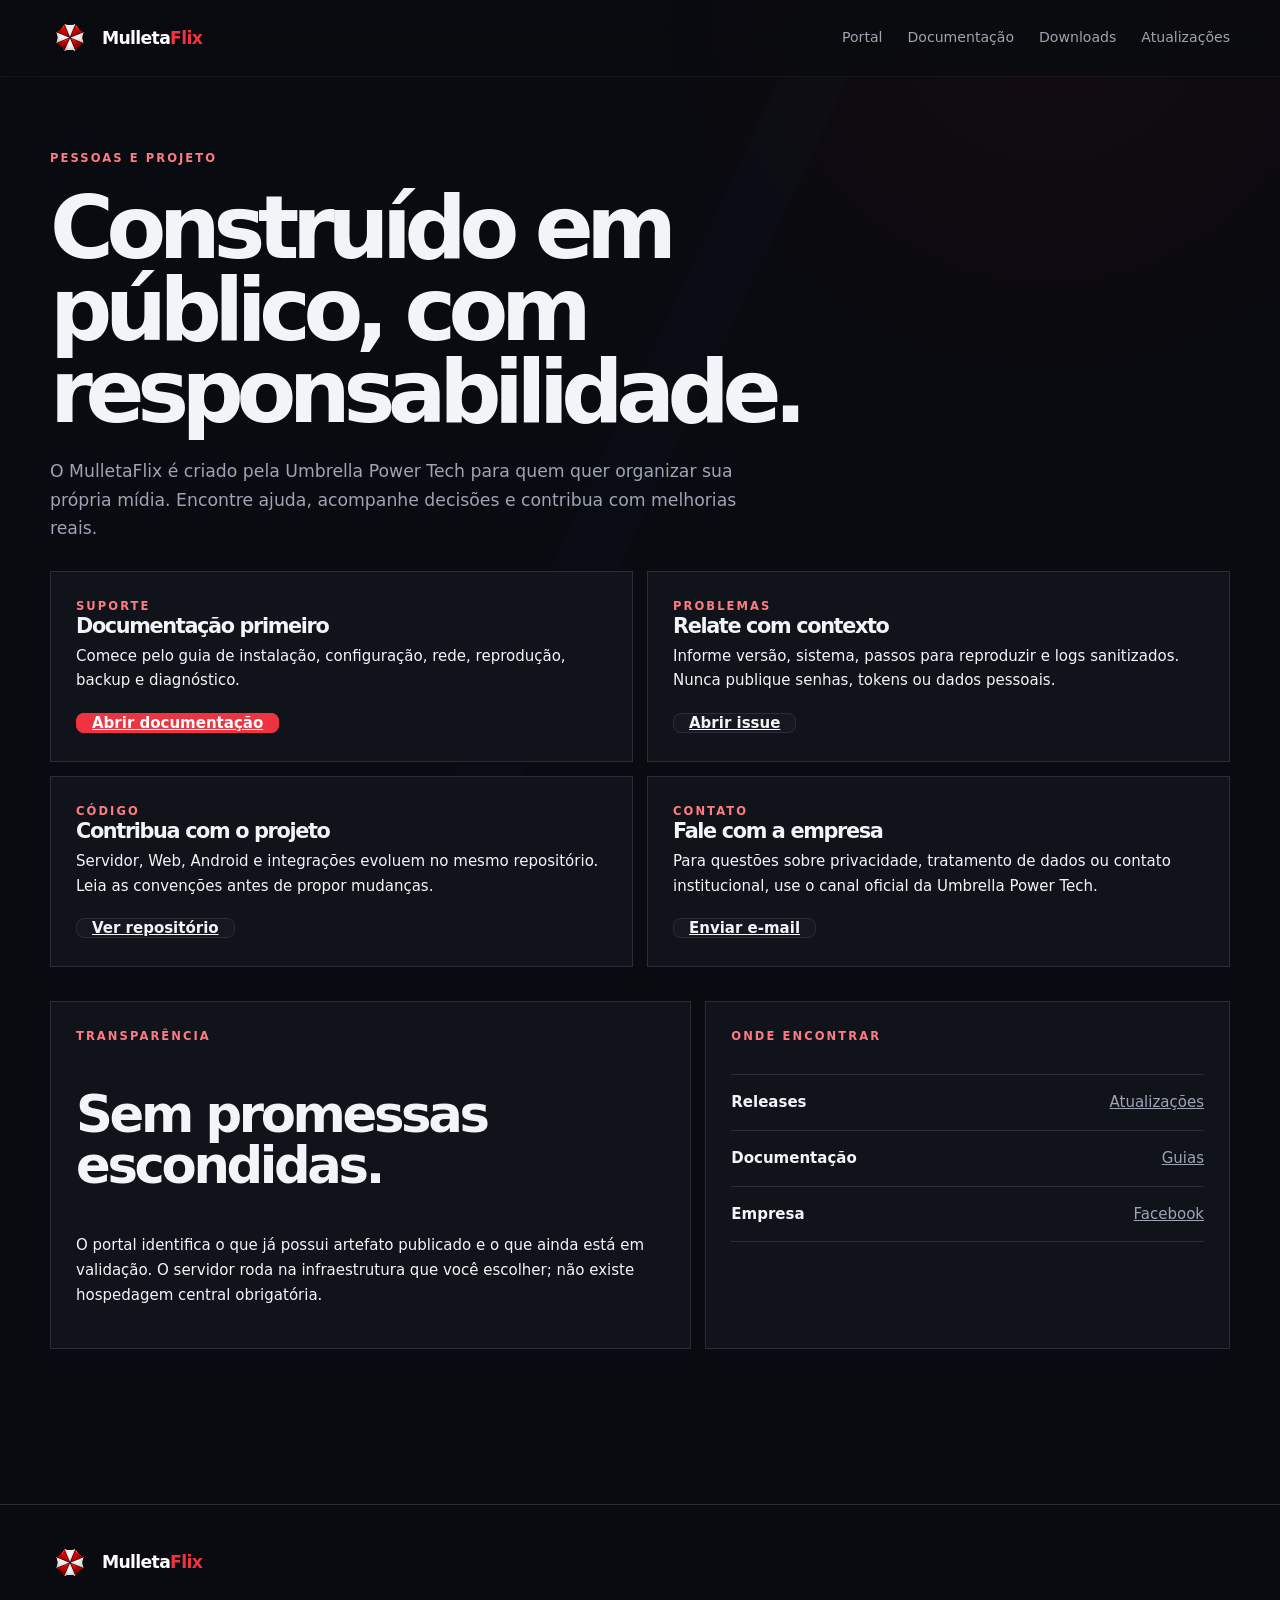
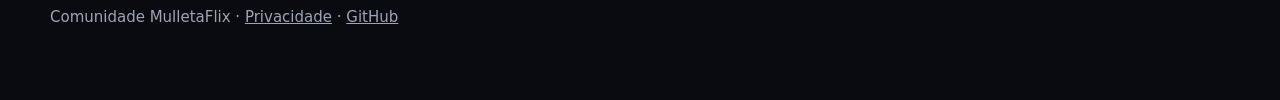
==== community.html @ c629d101 "Expande portal com estrutura de produto e comunidade" ====
<!doctype html>
<html lang="pt-BR">
<head>
  <meta charset="utf-8"><meta name="viewport" content="width=device-width, initial-scale=1">
  <meta name="description" content="Comunidade, suporte e contribuição para o MulletaFlix."><title>Comunidade — MulletaFlix</title>
  <link rel="stylesheet" href="site-theme.css">
</head>
<body>
  <header class="site-header"><div class="wrap"><nav class="nav" aria-label="Navegação principal"><a class="brand" href="index.html"><img src="mulletaflix-umbrella-transparent.png" alt="Símbolo MulletaFlix"><span class="mf-wordmark"><span>Mulleta</span><em>Flix</em></span></a><div class="navlinks"><a href="index.html">Portal</a><a href="docs.html">Documentação</a><a href="downloads.html">Downloads</a><a href="updates.html">Atualizações</a></div></nav></div></header>
  <main class="wrap page-main">
    <div class="eyebrow">Pessoas e projeto</div><h1>Construído em público, com responsabilidade.</h1><p class="section-copy">O MulletaFlix é criado pela Umbrella Power Tech para quem quer organizar sua própria mídia. Encontre ajuda, acompanhe decisões e contribua com melhorias reais.</p>
    <div class="community-grid"><article class="community-item"><div class="eyebrow">Suporte</div><h2>Documentação primeiro</h2><p>Comece pelo guia de instalação, configuração, rede, reprodução, backup e diagnóstico.</p><a class="button primary" href="docs.html">Abrir documentação</a></article><article class="community-item"><div class="eyebrow">Problemas</div><h2>Relate com contexto</h2><p>Informe versão, sistema, passos para reproduzir e logs sanitizados. Nunca publique senhas, tokens ou dados pessoais.</p><a class="button secondary" href="https://github.com/raphaelpera85/mulletaflix-completo/issues">Abrir issue</a></article><article class="community-item"><div class="eyebrow">Código</div><h2>Contribua com o projeto</h2><p>Servidor, Web, Android e integrações evoluem no mesmo repositório. Leia as convenções antes de propor mudanças.</p><a class="button secondary" href="https://github.com/raphaelpera85/mulletaflix-completo">Ver repositório</a></article><article class="community-item"><div class="eyebrow">Contato</div><h2>Fale com a empresa</h2><p>Para questões sobre privacidade, tratamento de dados ou contato institucional, use o canal oficial da Umbrella Power Tech.</p><a class="button secondary" href="mailto:clanpadapah@gmail.com">Enviar e-mail</a></article></div>
    <div class="split-panel"><div><div class="eyebrow">Transparência</div><h2>Sem promessas escondidas.</h2><p>O portal identifica o que já possui artefato publicado e o que ainda está em validação. O servidor roda na infraestrutura que você escolher; não existe hospedagem central obrigatória.</p></div><div><div class="eyebrow">Onde encontrar</div><div class="quiet-list"><div><strong>Releases</strong><span><a href="updates.html">Atualizações</a></span></div><div><strong>Documentação</strong><span><a href="docs.html">Guias</a></span></div><div><strong>Empresa</strong><span><a href="https://www.facebook.com/profile.php?id=61595024151929">Facebook</a></span></div></div></div></div>
  </main>
  <footer><div class="wrap"><a class="brand" href="index.html"><img src="mulletaflix-umbrella-transparent.png" alt="Símbolo MulletaFlix"><span class="mf-wordmark"><span>Mulleta</span><em>Flix</em></span></a><p>Comunidade MulletaFlix · <a href="privacy.html">Privacidade</a> · <a href="https://github.com/raphaelpera85/mulletaflix-completo">GitHub</a></p></div></footer>
</body>
</html>
---- site-theme.css ----
:root{color-scheme:dark;--bg:#0a0b10;--surface:#11131b;--surface-2:#171a24;--line:#292d3a;--text:#f3f4f7;--muted:#9da4b3;--red:#ef3340;--red-soft:#ff7b82;--max:1180px}
*{box-sizing:border-box}
html{scroll-behavior:smooth}
body{margin:0;overflow-x:clip;background:var(--bg);color:var(--text);font:15px/1.65 ui-sans-serif,system-ui,-apple-system,"Segoe UI",sans-serif}
body:before{content:"";position:fixed;inset:0;pointer-events:none;background:radial-gradient(circle at 82% 0,#ef33400b,transparent 29%),linear-gradient(115deg,transparent 0 48%,#7195ff04 48% 52%,transparent 52%);z-index:-1}
a{color:inherit}
.wrap{width:min(calc(100% - 48px),var(--max));margin:auto}
header.site-header,header.wrap{position:sticky;top:0;z-index:50;background:#0a0b10e8!important;border-bottom:1px solid #ffffff0b!important;backdrop-filter:blur(18px)}
.nav{min-height:76px;display:flex;align-items:center;justify-content:space-between;gap:28px;padding:14px 0!important}
.brand{display:inline-flex!important;align-items:center;gap:12px;color:var(--text)!important;text-decoration:none;font-weight:800;letter-spacing:-.04em}
.brand img{width:40px!important;height:40px!important;object-fit:contain!important;border-radius:0!important}
.mf-wordmark,.wordmark{color:#fff;white-space:nowrap;font-size:1.08rem;font-weight:850;letter-spacing:-.04em}
.mf-wordmark em,.wordmark em{color:var(--red);font-style:normal}
.navlinks{display:flex;align-items:center;gap:25px;flex-wrap:wrap}
.navlinks a,.nav>span a{color:var(--muted)!important;text-decoration:none;font-size:.88rem}
.navlinks a:hover,.nav>span a:hover{color:var(--text)!important}
.navlinks .nav-cta{color:#fff!important;background:var(--red);padding:9px 14px;border-radius:8px;font-weight:750}
.hero{padding:72px 0 70px}
.eyebrow{color:var(--red-soft);font-size:.72rem;font-weight:800;letter-spacing:.18em;text-transform:uppercase}
h1{max-width:850px;font-size:clamp(3.2rem,6.8vw,6rem)!important;line-height:.94!important;letter-spacing:-.085em!important;margin:20px 0 24px!important}
h2{font-size:clamp(2rem,4vw,3.5rem);line-height:1;letter-spacing:-.065em}
.lead{max-width:760px;color:var(--muted)!important;font-size:clamp(1.05rem,1.7vw,1.2rem)!important}
.tabs{border-bottom-color:var(--line)!important}
.tab{border-color:var(--line)!important;background:#ffffff05}
.tab.active,.tab:hover{background:var(--red)!important;border-color:var(--red)!important;color:#fff!important}
.grid{gap:14px!important}
.card{padding:25px!important;border:1px solid var(--line)!important;border-radius:0!important;background:var(--surface)!important;box-shadow:none!important}
.card.featured{border-color:#ef334066!important;background:linear-gradient(145deg,var(--surface-2),var(--surface))!important;box-shadow:0 20px 60px #0005!important}
.card h3{letter-spacing:-.02em}
.card p,.section-title p{color:var(--muted)!important}
.badge{background:#ef334018!important;color:var(--red-soft)!important}
.button{min-height:43px!important;padding:0 15px!important;border:1px solid var(--line)!important;border-radius:8px!important;color:var(--text)!important;background:#ffffff05!important;font-weight:750}
.button.primary{background:var(--red)!important;border-color:var(--red)!important;color:#fff!important}
.button:hover{transform:translateY(-2px);border-color:#ffffff40!important}
.note,.callout{border-color:#ef334066!important;border-left-color:var(--red)!important;border-radius:0!important;background:#ef33400d!important}
.page-main{padding:72px 0 90px}.page-main h1{max-width:900px}.section-copy{max-width:720px;color:var(--muted);font-size:1.08rem}.split-panel{display:grid;grid-template-columns:1.1fr .9fr;gap:14px;margin-top:34px}.split-panel>div,.media-item,.post,.community-item{padding:25px;border:1px solid var(--line);background:var(--surface)}.media-grid{display:grid;grid-template-columns:repeat(4,1fr);gap:14px;margin-top:28px}.media-item{min-height:155px}.media-item strong{display:block;margin-bottom:9px;font-size:1.08rem}.media-item span{color:var(--muted);font-size:.9rem}.post-list{display:grid;gap:14px;margin-top:28px}.post{display:grid;grid-template-columns:150px 1fr auto;gap:24px;align-items:start}.post time,.post .post-kind{color:var(--red-soft);font:11px ui-monospace,SFMono-Regular,Consolas,monospace;letter-spacing:.08em;text-transform:uppercase}.post h2{font-size:1.35rem;margin:0 0 7px}.post p{margin:0}.community-grid{display:grid;grid-template-columns:repeat(2,1fr);gap:14px;margin-top:28px}.community-item h2{font-size:1.3rem;margin:0 0 7px}.community-item p{margin:0 0 18px}.status-line{display:flex;align-items:center;gap:10px;color:var(--muted);font-size:.9rem}.status-line:before{content:"";width:8px;height:8px;border-radius:50%;background:#8ed7a4;box-shadow:0 0 0 4px #8ed7a41c}.quiet-list{display:grid;gap:0;margin-top:28px;border-top:1px solid var(--line)}.quiet-list div{display:flex;justify-content:space-between;gap:20px;padding:15px 0;border-bottom:1px solid var(--line)}.quiet-list span{color:var(--muted)}
footer,.footer{margin-top:65px;padding:38px 0 55px!important;border-top:1px solid var(--line)!important}
footer p,footer small{color:var(--muted)!important}
@media(max-width:850px){.wrap{width:min(calc(100% - 32px),var(--max))}.nav{align-items:flex-start;flex-direction:column}.grid,.split-panel,.community-grid{grid-template-columns:1fr!important}.media-grid{grid-template-columns:repeat(2,1fr)}.post{grid-template-columns:1fr}.section-title{align-items:flex-start;flex-direction:column}}
@media(max-width:480px){.media-grid{grid-template-columns:1fr}.page-main{padding-top:48px}}
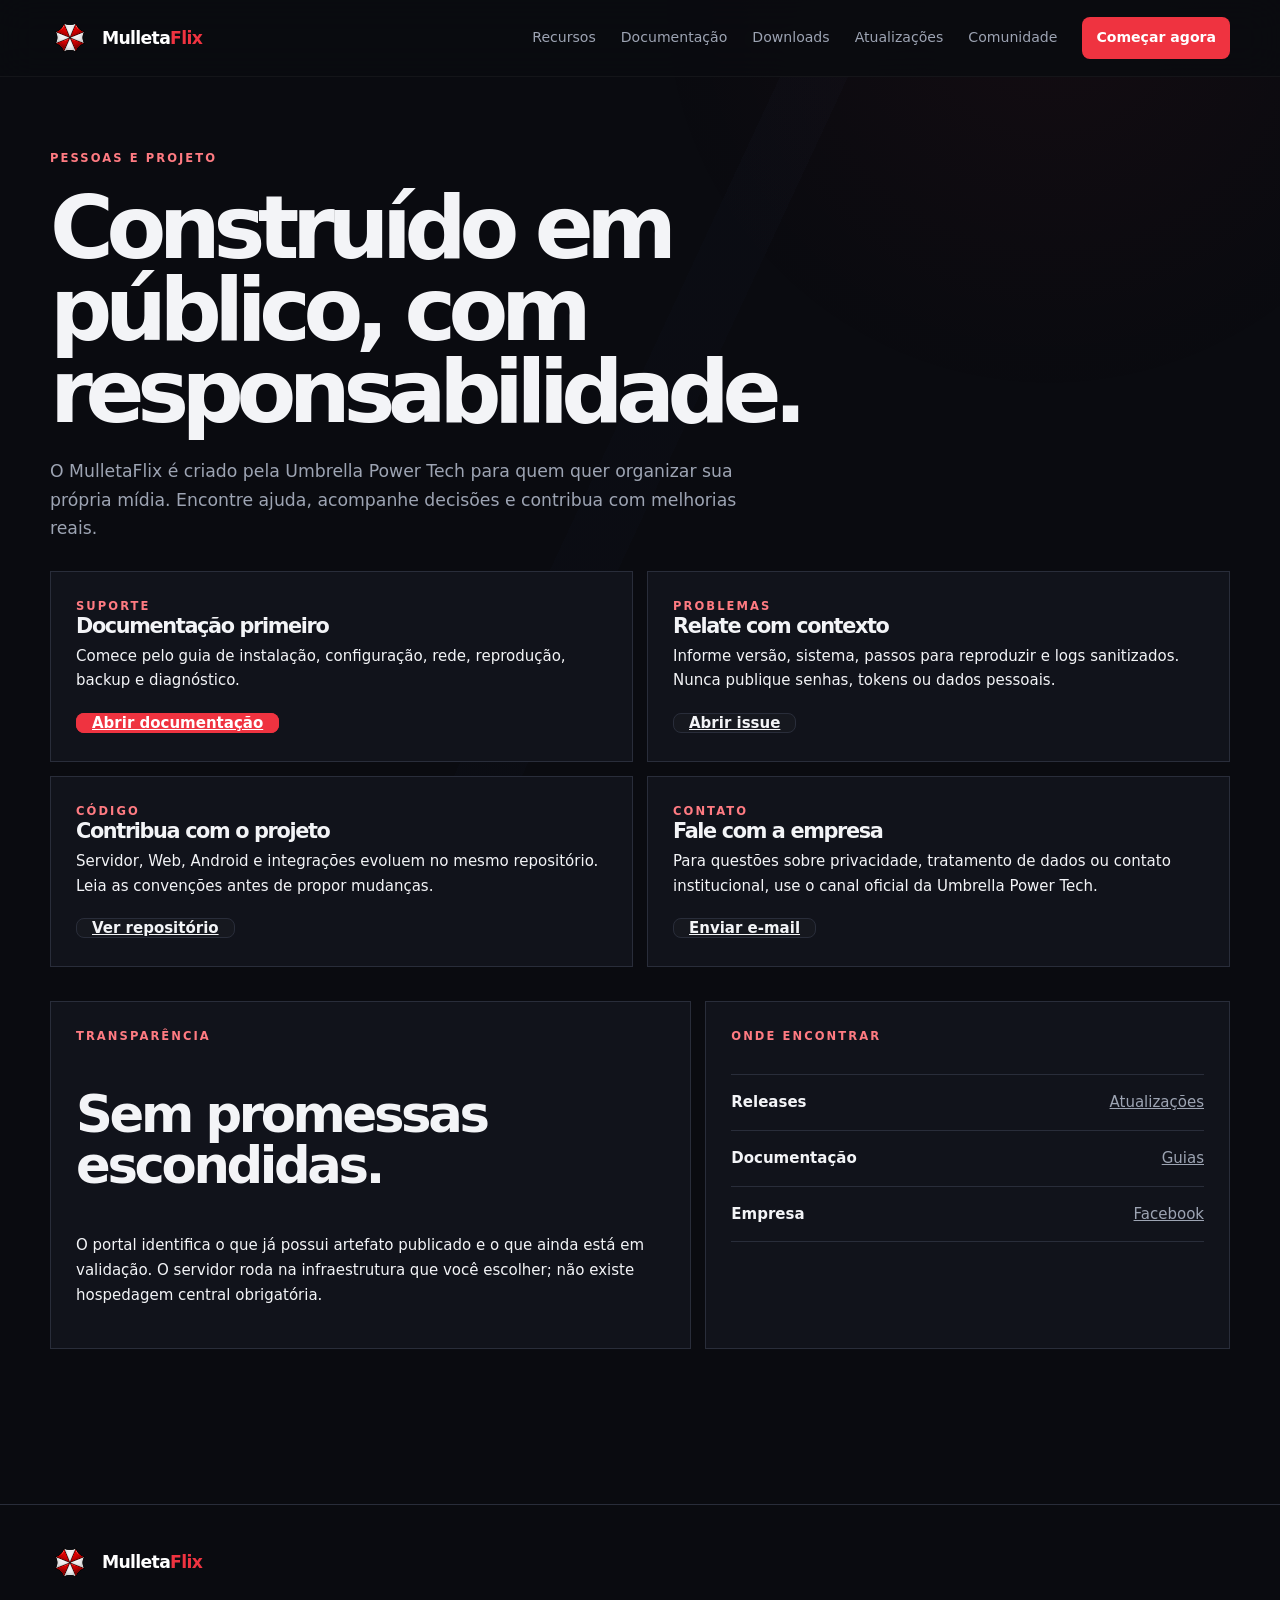
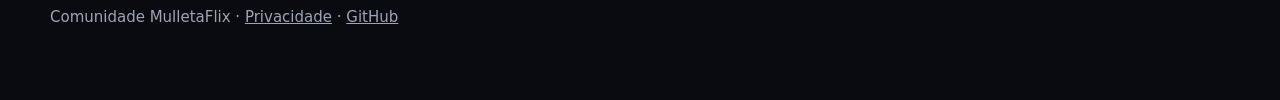
==== commit 6f7a1bdc: "Unifica menus em todas as paginas" ====
--- a/community.html
+++ b/community.html
@@ -6,7 +6,7 @@
   <link rel="stylesheet" href="site-theme.css">
 </head>
 <body>
-  <header class="site-header"><div class="wrap"><nav class="nav" aria-label="Navegação principal"><a class="brand" href="index.html"><img src="mulletaflix-umbrella-transparent.png" alt="Símbolo MulletaFlix"><span class="mf-wordmark"><span>Mulleta</span><em>Flix</em></span></a><div class="navlinks"><a href="index.html">Portal</a><a href="docs.html">Documentação</a><a href="downloads.html">Downloads</a><a href="updates.html">Atualizações</a></div></nav></div></header>
+  <header class="site-header"><div class="wrap"><nav class="nav" aria-label="Navegação principal"><a class="brand" href="index.html"><img src="mulletaflix-umbrella-transparent.png" alt="Símbolo MulletaFlix"><span class="mf-wordmark"><span>Mulleta</span><em>Flix</em></span></a><div class="navlinks"><a href="index.html#recursos">Recursos</a><a href="docs.html">Documentação</a><a href="downloads.html">Downloads</a><a href="updates.html">Atualizações</a><a href="community.html">Comunidade</a><a class="nav-cta" href="index.html#downloads">Começar agora</a></div></nav></div></header>
   <main class="wrap page-main">
     <div class="eyebrow">Pessoas e projeto</div><h1>Construído em público, com responsabilidade.</h1><p class="section-copy">O MulletaFlix é criado pela Umbrella Power Tech para quem quer organizar sua própria mídia. Encontre ajuda, acompanhe decisões e contribua com melhorias reais.</p>
     <div class="community-grid"><article class="community-item"><div class="eyebrow">Suporte</div><h2>Documentação primeiro</h2><p>Comece pelo guia de instalação, configuração, rede, reprodução, backup e diagnóstico.</p><a class="button primary" href="docs.html">Abrir documentação</a></article><article class="community-item"><div class="eyebrow">Problemas</div><h2>Relate com contexto</h2><p>Informe versão, sistema, passos para reproduzir e logs sanitizados. Nunca publique senhas, tokens ou dados pessoais.</p><a class="button secondary" href="https://github.com/raphaelpera85/mulletaflix-completo/issues">Abrir issue</a></article><article class="community-item"><div class="eyebrow">Código</div><h2>Contribua com o projeto</h2><p>Servidor, Web, Android e integrações evoluem no mesmo repositório. Leia as convenções antes de propor mudanças.</p><a class="button secondary" href="https://github.com/raphaelpera85/mulletaflix-completo">Ver repositório</a></article><article class="community-item"><div class="eyebrow">Contato</div><h2>Fale com a empresa</h2><p>Para questões sobre privacidade, tratamento de dados ou contato institucional, use o canal oficial da Umbrella Power Tech.</p><a class="button secondary" href="mailto:clanpadapah@gmail.com">Enviar e-mail</a></article></div>
--- a/site-theme.css
+++ b/site-theme.css
@@ -37,4 +37,4 @@
 footer,.footer{margin-top:65px;padding:38px 0 55px!important;border-top:1px solid var(--line)!important}
 footer p,footer small{color:var(--muted)!important}
 @media(max-width:850px){.wrap{width:min(calc(100% - 32px),var(--max))}.nav{align-items:flex-start;flex-direction:column}.grid,.split-panel,.community-grid{grid-template-columns:1fr!important}.media-grid{grid-template-columns:repeat(2,1fr)}.post{grid-template-columns:1fr}.section-title{align-items:flex-start;flex-direction:column}}
-@media(max-width:480px){.media-grid{grid-template-columns:1fr}.page-main{padding-top:48px}}
+@media(max-width:480px){.media-grid{grid-template-columns:1fr}.page-main{padding-top:48px}.layout{min-width:0}.layout>*{min-width:0}h1{font-size:2.8rem!important;overflow-wrap:anywhere}}
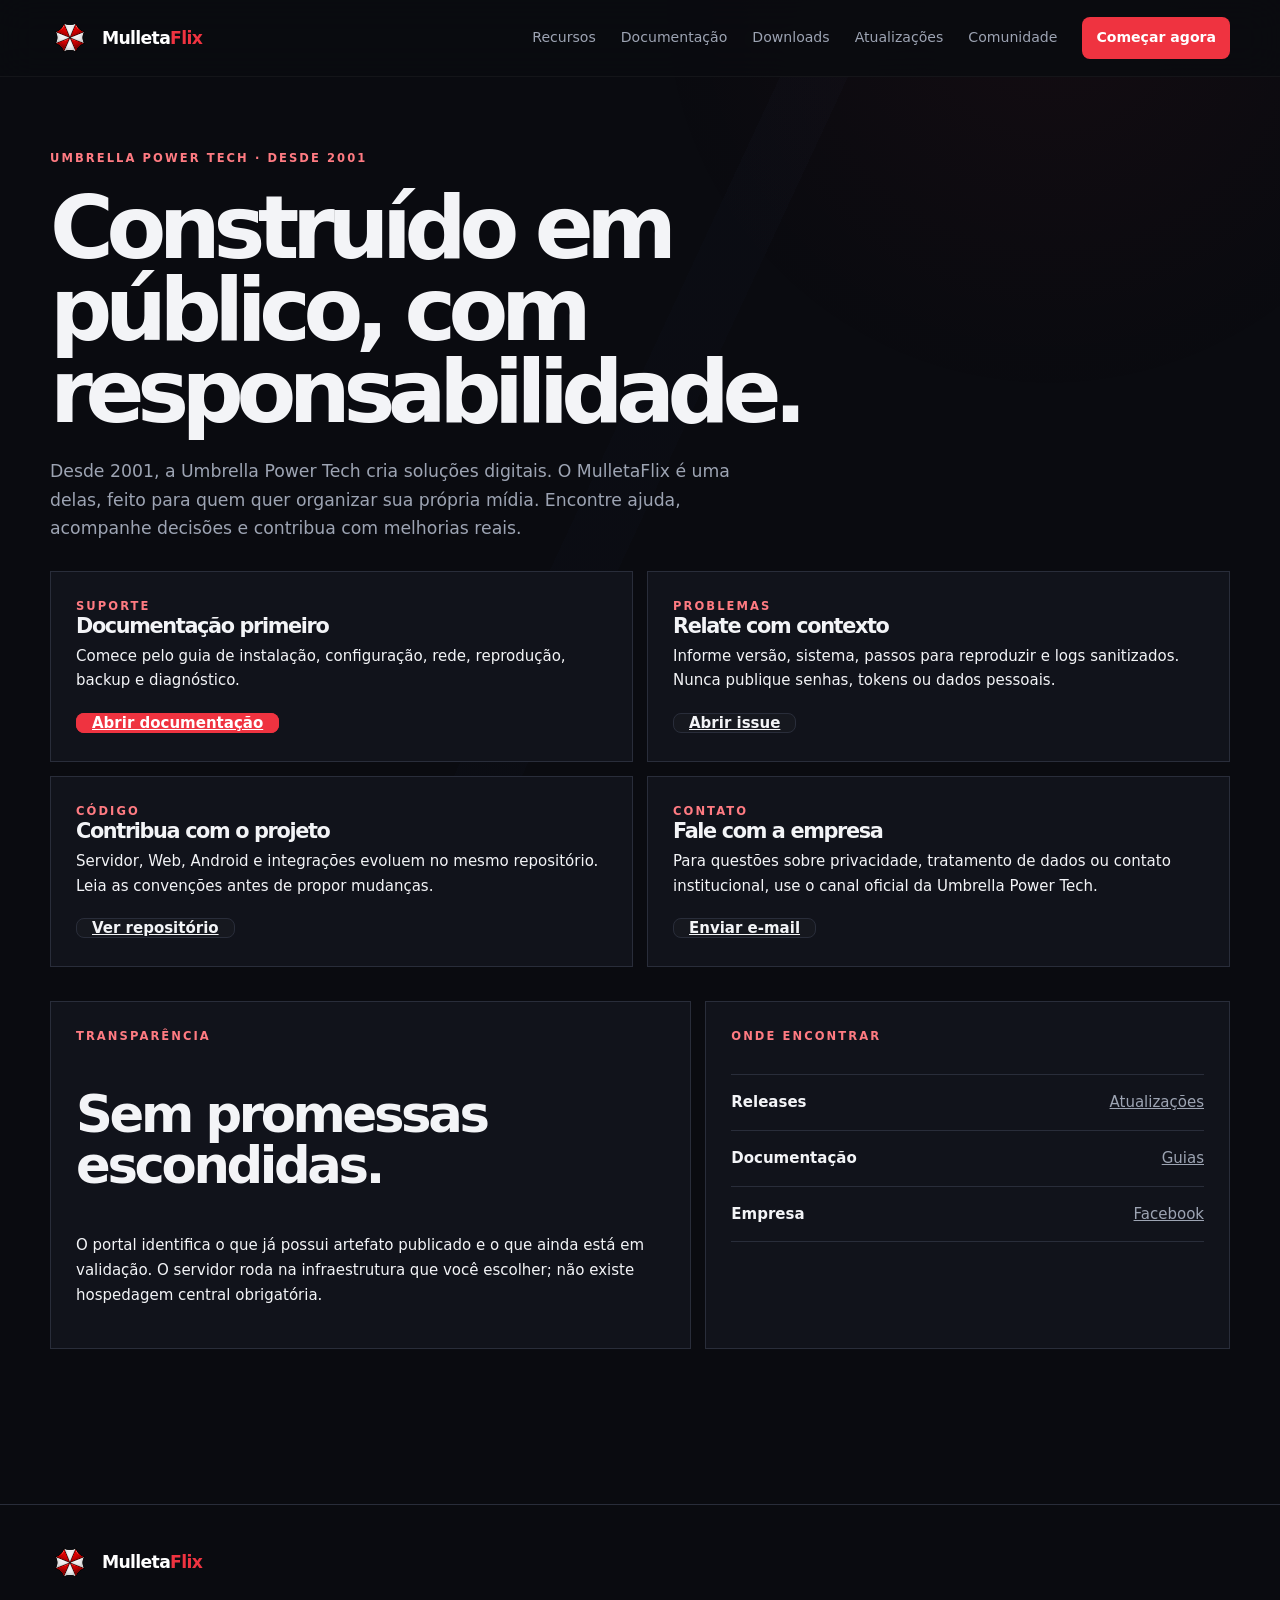
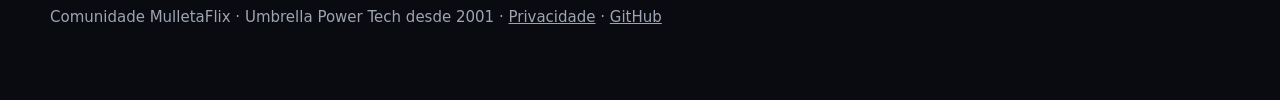
==== commit 99a2d1f2: "Atualiza historia da Umbrella Power Tech" ====
--- a/community.html
+++ b/community.html
@@ -8,10 +8,10 @@
 <body>
   <header class="site-header"><div class="wrap"><nav class="nav" aria-label="Navegação principal"><a class="brand" href="index.html"><img src="mulletaflix-umbrella-transparent.png" alt="Símbolo MulletaFlix"><span class="mf-wordmark"><span>Mulleta</span><em>Flix</em></span></a><div class="navlinks"><a href="index.html#recursos">Recursos</a><a href="docs.html">Documentação</a><a href="downloads.html">Downloads</a><a href="updates.html">Atualizações</a><a href="community.html">Comunidade</a><a class="nav-cta" href="index.html#downloads">Começar agora</a></div></nav></div></header>
   <main class="wrap page-main">
-    <div class="eyebrow">Pessoas e projeto</div><h1>Construído em público, com responsabilidade.</h1><p class="section-copy">O MulletaFlix é criado pela Umbrella Power Tech para quem quer organizar sua própria mídia. Encontre ajuda, acompanhe decisões e contribua com melhorias reais.</p>
+    <div class="eyebrow">Umbrella Power Tech · desde 2001</div><h1>Construído em público, com responsabilidade.</h1><p class="section-copy">Desde 2001, a Umbrella Power Tech cria soluções digitais. O MulletaFlix é uma delas, feito para quem quer organizar sua própria mídia. Encontre ajuda, acompanhe decisões e contribua com melhorias reais.</p>
     <div class="community-grid"><article class="community-item"><div class="eyebrow">Suporte</div><h2>Documentação primeiro</h2><p>Comece pelo guia de instalação, configuração, rede, reprodução, backup e diagnóstico.</p><a class="button primary" href="docs.html">Abrir documentação</a></article><article class="community-item"><div class="eyebrow">Problemas</div><h2>Relate com contexto</h2><p>Informe versão, sistema, passos para reproduzir e logs sanitizados. Nunca publique senhas, tokens ou dados pessoais.</p><a class="button secondary" href="https://github.com/raphaelpera85/mulletaflix-completo/issues">Abrir issue</a></article><article class="community-item"><div class="eyebrow">Código</div><h2>Contribua com o projeto</h2><p>Servidor, Web, Android e integrações evoluem no mesmo repositório. Leia as convenções antes de propor mudanças.</p><a class="button secondary" href="https://github.com/raphaelpera85/mulletaflix-completo">Ver repositório</a></article><article class="community-item"><div class="eyebrow">Contato</div><h2>Fale com a empresa</h2><p>Para questões sobre privacidade, tratamento de dados ou contato institucional, use o canal oficial da Umbrella Power Tech.</p><a class="button secondary" href="mailto:clanpadapah@gmail.com">Enviar e-mail</a></article></div>
     <div class="split-panel"><div><div class="eyebrow">Transparência</div><h2>Sem promessas escondidas.</h2><p>O portal identifica o que já possui artefato publicado e o que ainda está em validação. O servidor roda na infraestrutura que você escolher; não existe hospedagem central obrigatória.</p></div><div><div class="eyebrow">Onde encontrar</div><div class="quiet-list"><div><strong>Releases</strong><span><a href="updates.html">Atualizações</a></span></div><div><strong>Documentação</strong><span><a href="docs.html">Guias</a></span></div><div><strong>Empresa</strong><span><a href="https://www.facebook.com/profile.php?id=61595024151929">Facebook</a></span></div></div></div></div>
   </main>
-  <footer><div class="wrap"><a class="brand" href="index.html"><img src="mulletaflix-umbrella-transparent.png" alt="Símbolo MulletaFlix"><span class="mf-wordmark"><span>Mulleta</span><em>Flix</em></span></a><p>Comunidade MulletaFlix · <a href="privacy.html">Privacidade</a> · <a href="https://github.com/raphaelpera85/mulletaflix-completo">GitHub</a></p></div></footer>
+  <footer><div class="wrap"><a class="brand" href="index.html"><img src="mulletaflix-umbrella-transparent.png" alt="Símbolo MulletaFlix"><span class="mf-wordmark"><span>Mulleta</span><em>Flix</em></span></a><p>Comunidade MulletaFlix · Umbrella Power Tech desde 2001 · <a href="privacy.html">Privacidade</a> · <a href="https://github.com/raphaelpera85/mulletaflix-completo">GitHub</a></p></div></footer>
 </body>
 </html>
